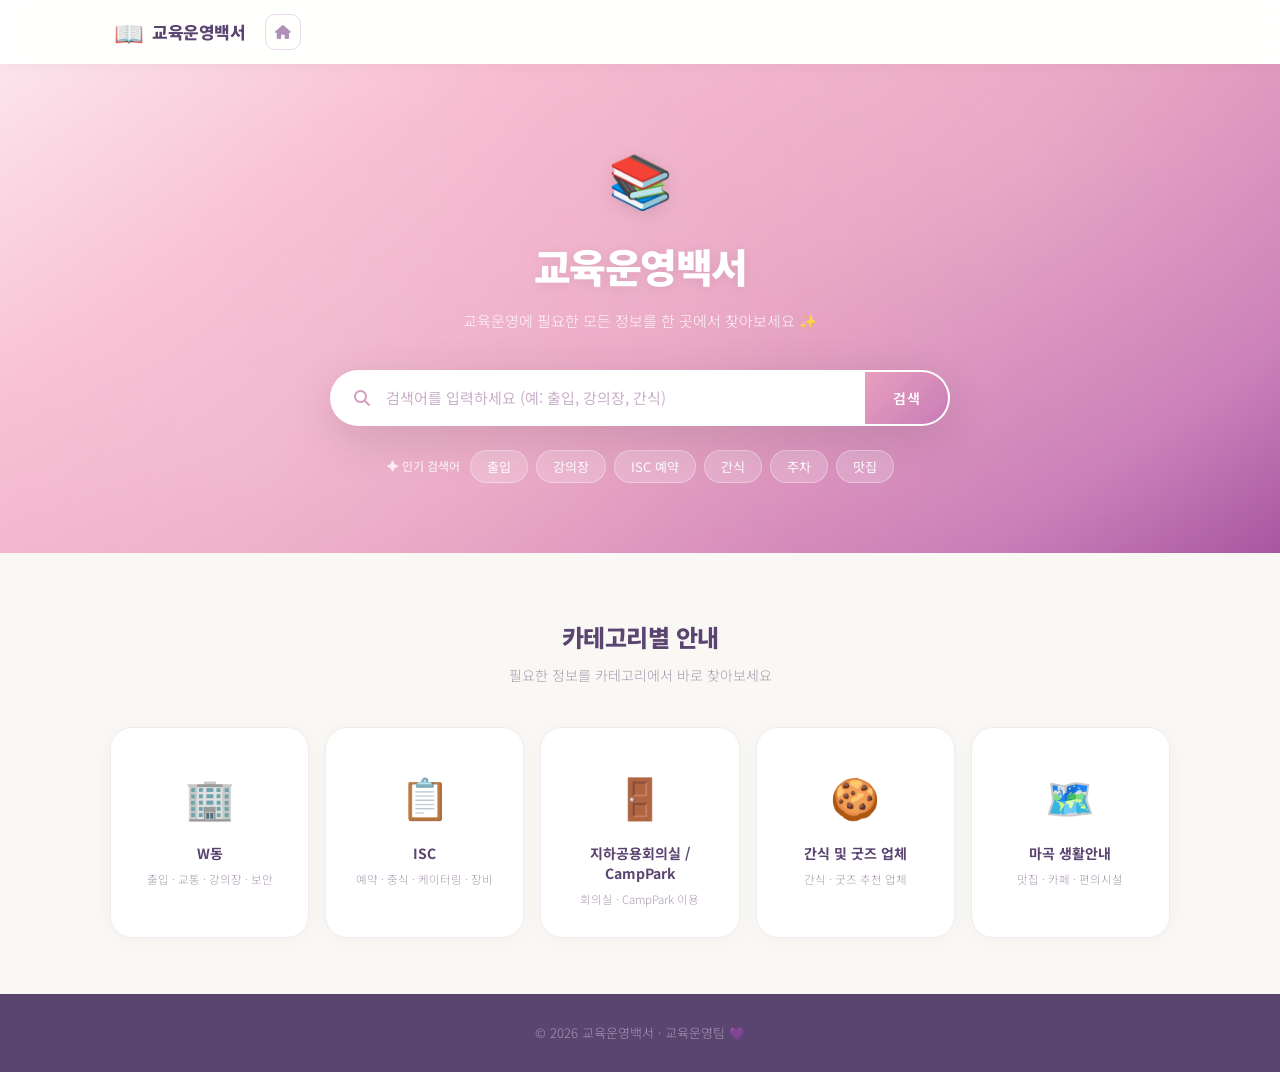
==== index.html @ 0f7d4de8 "변경" ====
<!DOCTYPE html>
<html lang="ko">
<head>
    <meta charset="UTF-8">
    <meta name="viewport" content="width=device-width, initial-scale=1.0">
    <title>교육운영백서 ✨</title>
    <link rel="stylesheet" href="style.css">
    <link href="https://fonts.googleapis.com/css2?family=Noto+Sans+KR:wght@300;400;500;700;900&display=swap" rel="stylesheet">
    <link href="https://cdnjs.cloudflare.com/ajax/libs/font-awesome/6.4.0/css/all.min.css" rel="stylesheet">
</head>
<body>
    <!-- 상단 헤더 -->
    <header class="header" id="header">
        <div class="header-inner">
            <div class="logo" onclick="goHome()">
                <span class="logo-emoji">📖</span>
                <span class="logo-text">교육운영백서</span>
            </div>
            <div class="header-search" id="headerSearch">
                <div class="header-search-box">
                    <input type="text" id="headerSearchInput" placeholder="궁금한 내용을 검색하세요" autocomplete="off">
                    <button onclick="performSearch(document.getElementById('headerSearchInput').value)">
                        <i class="fas fa-search"></i>
                    </button>
                </div>
            </div>
            <button class="home-btn-header" onclick="goHome()" title="홈으로">
                <i class="fas fa-home"></i>
            </button>
        </div>
    </header>

    <!-- 메인 히어로 섹션 -->
    <section class="hero" id="heroSection">
        <div class="hero-bg-deco"></div>
        <div class="hero-content">
            <span class="hero-emoji">📚</span>
            <h1 class="hero-title">교육운영백서</h1>
            <p class="hero-subtitle">교육운영에 필요한 모든 정보를 한 곳에서 찾아보세요 ✨</p>
            <div class="search-container">
                <div class="search-box">
                    <i class="fas fa-search search-icon"></i>
                    <input type="text" id="mainSearchInput" placeholder="검색어를 입력하세요 (예: 출입, 강의장, 간식)" autocomplete="off">
                    <button onclick="performSearch(document.getElementById('mainSearchInput').value)">
                        검색
                    </button>
                </div>
                <div class="search-suggestions" id="searchSuggestions"></div>
            </div>
            <div class="popular-keywords">
                <span class="keyword-label">✦ 인기 검색어</span>
                <button onclick="performSearch('출입')">출입</button>
                <button onclick="performSearch('강의장')">강의장</button>
                <button onclick="performSearch('ISC 예약')">ISC 예약</button>
                <button onclick="performSearch('간식')">간식</button>
                <button onclick="performSearch('주차')">주차</button>
                <button onclick="performSearch('맛집')">맛집</button>
            </div>
        </div>
    </section>

    <!-- 카테고리 네비게이션 -->
    <section class="categories" id="categorySection">
        <div class="container">
            <h2 class="section-title">카테고리별 안내</h2>
            <p class="section-subtitle">필요한 정보를 카테고리에서 바로 찾아보세요</p>
            <div class="category-grid">
                <div class="category-card" onclick="showCategory('w-building')">
                    <span class="category-emoji">🏢</span>
                    <h3>W동</h3>
                    <p>출입 · 교통 · 강의장 · 보안</p>
                </div>
                <div class="category-card" onclick="showCategory('isc')">
                    <span class="category-emoji">📋</span>
                    <h3>ISC</h3>
                    <p>예약 · 중식 · 케이터링 · 장비</p>
                </div>
                <div class="category-card" onclick="showCategory('meeting-room')">
                    <span class="category-emoji">🚪</span>
                    <h3>지하공용회의실 / CampPark</h3>
                    <p>회의실 · CampPark 이용</p>
                </div>
                <div class="category-card" onclick="showCategory('snack-goods')">
                    <span class="category-emoji">🍪</span>
                    <h3>간식 및 굿즈 업체</h3>
                    <p>간식 · 굿즈 추천 업체</p>
                </div>
                <div class="category-card" onclick="showCategory('magok-life')">
                    <span class="category-emoji">🗺️</span>
                    <h3>마곡 생활안내</h3>
                    <p>맛집 · 카페 · 편의시설</p>
                </div>
            </div>
        </div>
    </section>

    <!-- 검색 결과 영역 -->
    <section class="search-results" id="searchResults" style="display:none;">
        <div class="container">
            <div class="results-header">
                <h2>🔍 <span id="searchQuery"></span> 검색 결과 <span id="resultCount" class="result-count"></span></h2>
                <button class="back-btn" onclick="goHome()"><i class="fas fa-arrow-left"></i> 홈으로</button>
            </div>
            <div id="resultsList" class="results-list"></div>
        </div>
    </section>

    <!-- 상세 콘텐츠 영역 -->
    <section class="detail-view" id="detailView" style="display:none;">
        <div class="container">
            <div class="detail-layout">
                <aside class="detail-sidebar" id="detailSidebar"></aside>
                <main class="detail-content" id="detailContent"></main>
            </div>
        </div>
    </section>

    <!-- 푸터 -->
    <footer class="footer">
        <div class="container">
            <p>© 2026 교육운영백서 · 교육운영팀 💜</p>
        </div>
    </footer>

    <script src="app.js"></script>
</body>
</html>
---- style.css ----
/* ========== 기본 리셋 & 공통 ========== */
* {
    margin: 0;
    padding: 0;
    box-sizing: border-box;
}

body {
    font-family: 'Noto Sans KR', -apple-system, BlinkMacSystemFont, sans-serif;
    background: #faf8f5;
    color: #3d3d3d;
    line-height: 1.7;
    min-height: 100vh;
}

.container {
    max-width: 1100px;
    margin: 0 auto;
    padding: 0 20px;
}

/* ========== 헤더 ========== */
.header {
    position: fixed;
    top: 0;
    left: 0;
    right: 0;
    background: rgba(255, 255, 255, 0.88);
    backdrop-filter: blur(16px);
    -webkit-backdrop-filter: blur(16px);
    box-shadow: 0 1px 16px rgba(0, 0, 0, 0.04);
    z-index: 1000;
    height: 64px;
    display: flex;
    align-items: center;
}

.header-inner {
    max-width: 1100px;
    margin: 0 auto;
    padding: 0 24px;
    width: 100%;
    display: flex;
    align-items: center;
    gap: 20px;
}

.logo {
    display: flex;
    align-items: center;
    gap: 8px;
    cursor: pointer;
    white-space: nowrap;
    flex-shrink: 0;
}

.logo-emoji {
    font-size: 24px;
}

.logo-text {
    font-weight: 800;
    font-size: 17px;
    color: #5a4470;
    letter-spacing: -0.5px;
}

.home-btn-header {
    background: none;
    border: 1px solid #e8d8e8;
    width: 36px;
    height: 36px;
    border-radius: 10px;
    cursor: pointer;
    color: #b090b8;
    font-size: 14px;
    display: flex;
    align-items: center;
    justify-content: center;
    transition: all .2s;
    flex-shrink: 0;
}

.home-btn-header:hover {
    background: #fdf0f5;
    border-color: #e8a0bf;
    color: #d4789c;
}

.header-search {
    flex: 1;
    max-width: 480px;
    display: none;
}

.header-search.visible {
    display: block;
}

.header-search-box {
    display: flex;
    border: 2px solid #eac8dd;
    border-radius: 50px;
    overflow: hidden;
    background: #fff;
    height: 42px;
    transition: border-color .3s, box-shadow .3s;
}

.header-search-box:focus-within {
    border-color: #d4789c;
    box-shadow: 0 0 0 4px rgba(212, 120, 156, 0.1);
}

.header-search-box input {
    flex: 1;
    border: none;
    outline: none;
    padding: 0 18px;
    font-size: 13.5px;
    font-family: inherit;
    color: #3d3d3d;
}

.header-search-box input::placeholder {
    color: #c4b0c4;
}

.header-search-box button {
    background: linear-gradient(135deg, #e8a0bf, #d4789c);
    border: none;
    color: #fff;
    width: 46px;
    cursor: pointer;
    font-size: 14px;
    transition: opacity .2s;
}

.header-search-box button:hover {
    opacity: 0.85;
}

/* ========== 히어로 섹션 ========== */
.hero {
    margin-top: 64px;
    background: linear-gradient(145deg, #fce4ec 0%, #f8bbd0 25%, #e8a0bf 55%, #c97bb6 85%, #a855a0 100%);
    min-height: 420px;
    display: flex;
    align-items: center;
    justify-content: center;
    text-align: center;
    padding: 70px 20px;
    position: relative;
    overflow: hidden;
}

.hero-bg-deco {
    position: absolute;
    inset: 0;
    background:
        radial-gradient(circle at 20% 80%, rgba(255,255,255,0.15) 0%, transparent 50%),
        radial-gradient(circle at 80% 20%, rgba(255,255,255,0.12) 0%, transparent 45%),
        radial-gradient(circle at 50% 50%, rgba(255,255,255,0.06) 0%, transparent 60%);
    animation: heroDeco 12s ease-in-out infinite;
}

@keyframes heroDeco {
    0%, 100% { transform: scale(1) translate(0, 0); }
    33% { transform: scale(1.02) translate(10px, -8px); }
    66% { transform: scale(0.98) translate(-8px, 6px); }
}

.hero-content {
    position: relative;
    z-index: 1;
    width: 100%;
    max-width: 620px;
}

.hero-emoji {
    font-size: 52px;
    margin-bottom: 10px;
    display: block;
    filter: drop-shadow(0 4px 8px rgba(0,0,0,0.1));
}

.hero-title {
    font-size: 40px;
    font-weight: 900;
    color: #fff;
    margin-bottom: 8px;
    letter-spacing: -1.5px;
    text-shadow: 0 2px 12px rgba(0,0,0,0.08);
}

.hero-subtitle {
    font-size: 15px;
    color: rgba(255,255,255,0.9);
    margin-bottom: 36px;
    font-weight: 300;
}

/* ========== 검색 박스 (메인) ========== */
.search-container {
    position: relative;
}

.search-box {
    display: flex;
    align-items: center;
    border-radius: 50px;
    overflow: hidden;
    box-shadow: 0 12px 48px rgba(0,0,0,0.12);
    height: 56px;
    background: #fff;
    border: 2px solid rgba(255,255,255,0.5);
}

.search-box .search-icon {
    margin-left: 22px;
    color: #d4a0c0;
    font-size: 16px;
    flex-shrink: 0;
}

.search-box input {
    flex: 1;
    border: none;
    outline: none;
    padding: 0 16px;
    font-size: 15px;
    font-family: inherit;
    color: #3d3d3d;
}

.search-box input::placeholder {
    color: #c8b0c8;
}

.search-box button {
    background: linear-gradient(135deg, #e8a0bf, #c97bb6);
    border: none;
    color: #fff;
    padding: 0 28px;
    height: 100%;
    cursor: pointer;
    font-size: 14px;
    font-weight: 600;
    font-family: inherit;
    transition: opacity .2s;
    letter-spacing: 0.5px;
}

.search-box button:hover {
    opacity: 0.88;
}

/* 자동완성 */
.search-suggestions {
    position: absolute;
    top: 62px;
    left: 0;
    right: 0;
    background: #fff;
    border-radius: 18px;
    box-shadow: 0 8px 36px rgba(0,0,0,0.1);
    z-index: 100;
    display: none;
    overflow: hidden;
}

.search-suggestions.active {
    display: block;
}

.suggestion-item {
    padding: 13px 24px;
    cursor: pointer;
    font-size: 14px;
    display: flex;
    align-items: center;
    gap: 10px;
    transition: background .15s;
    color: #5a5a5a;
}

.suggestion-item:hover {
    background: #fdf2f7;
}

.suggestion-item i {
    color: #d4789c;
    font-size: 11px;
}

/* 인기 검색어 */
.popular-keywords {
    margin-top: 24px;
    display: flex;
    align-items: center;
    justify-content: center;
    gap: 8px;
    flex-wrap: wrap;
}

.keyword-label {
    font-size: 12px;
    color: rgba(255,255,255,0.78);
    margin-right: 2px;
    font-weight: 500;
}

.popular-keywords button {
    background: rgba(255,255,255,0.2);
    border: 1px solid rgba(255,255,255,0.35);
    color: #fff;
    padding: 6px 16px;
    border-radius: 20px;
    font-size: 13px;
    cursor: pointer;
    font-family: inherit;
    transition: all .25s;
    font-weight: 400;
}

.popular-keywords button:hover {
    background: rgba(255,255,255,0.36);
    transform: translateY(-2px);
    box-shadow: 0 4px 12px rgba(0,0,0,0.08);
}

/* ========== 카테고리 섹션 ========== */
.categories {
    padding: 64px 0 56px;
}

.section-title {
    text-align: center;
    font-size: 24px;
    font-weight: 800;
    margin-bottom: 6px;
    color: #5a4470;
    letter-spacing: -0.5px;
}

.section-subtitle {
    text-align: center;
    font-size: 14px;
    color: #a898ae;
    margin-bottom: 40px;
    font-weight: 300;
}

.category-grid {
    display: grid;
    grid-template-columns: repeat(5, 1fr);
    gap: 16px;
}

.category-card {
    background: #fff;
    border-radius: 22px;
    padding: 34px 16px 28px;
    text-align: center;
    cursor: pointer;
    transition: all .3s cubic-bezier(.25,.46,.45,.94);
    box-shadow: 0 2px 20px rgba(0,0,0,0.03);
    border: 1px solid #f2eaf0;
    position: relative;
    overflow: hidden;
}

.category-card::after {
    content: '';
    position: absolute;
    bottom: 0;
    left: 0;
    right: 0;
    height: 3px;
    background: transparent;
    transition: background .3s;
}

.category-card:hover {
    transform: translateY(-8px);
    box-shadow: 0 18px 48px rgba(180,100,160,0.1);
    border-color: #f0d0e0;
}

.category-card:nth-child(1):hover::after { background: linear-gradient(90deg, #8b7cf7, #a78bfa); }
.category-card:nth-child(2):hover::after { background: linear-gradient(90deg, #f472b6, #f9a8d4); }
.category-card:nth-child(3):hover::after { background: linear-gradient(90deg, #60a5fa, #93c5fd); }
.category-card:nth-child(4):hover::after { background: linear-gradient(90deg, #34d399, #6ee7b7); }
.category-card:nth-child(5):hover::after { background: linear-gradient(90deg, #fbbf24, #fcd34d); }

.category-emoji {
    font-size: 40px;
    margin-bottom: 14px;
    display: block;
}

.category-card h3 {
    font-size: 14px;
    font-weight: 700;
    margin-bottom: 6px;
    color: #5a4470;
    line-height: 1.4;
}

.category-card p {
    font-size: 11.5px;
    color: #a898ae;
    font-weight: 300;
}

/* ========== 검색 결과 ========== */
.search-results {
    margin-top: 84px;
    padding: 40px 0 60px;
    min-height: calc(100vh - 200px);
}

.results-header {
    display: flex;
    align-items: center;
    justify-content: space-between;
    margin-bottom: 28px;
    flex-wrap: wrap;
    gap: 12px;
}

.results-header h2 {
    font-size: 20px;
    font-weight: 700;
    color: #5a4470;
}

.results-header h2 span#searchQuery {
    color: #d4789c;
}

.result-count {
    font-size: 14px;
    font-weight: 400;
    color: #a898ae;
}

.back-btn {
    background: none;
    border: 1px solid #e8d8e8;
    padding: 9px 22px;
    border-radius: 22px;
    cursor: pointer;
    font-size: 13px;
    font-family: inherit;
    color: #8a7a8e;
    transition: all .2s;
}

.back-btn:hover {
    background: #fdf2f7;
    border-color: #e8a0bf;
    color: #d4789c;
}

.results-list {
    display: flex;
    flex-direction: column;
    gap: 14px;
}

.result-card {
    background: #fff;
    border-radius: 18px;
    padding: 24px 28px;
    cursor: pointer;
    transition: all .25s;
    box-shadow: 0 2px 12px rgba(0,0,0,0.02);
    border: 1px solid #f2eaf0;
}

.result-card:hover {
    box-shadow: 0 8px 32px rgba(200,120,170,0.1);
    border-color: #eac0d5;
    transform: translateY(-2px);
}

.result-card .result-category {
    font-size: 11.5px;
    color: #d4789c;
    font-weight: 600;
    margin-bottom: 6px;
    display: flex;
    align-items: center;
    gap: 5px;
    text-transform: uppercase;
    letter-spacing: 0.5px;
}

.result-card .result-title {
    font-size: 16px;
    font-weight: 700;
    color: #5a4470;
    margin-bottom: 8px;
}

.result-card .result-snippet {
    font-size: 13.5px;
    color: #8a7a8e;
    line-height: 1.7;
    display: -webkit-box;
    -webkit-line-clamp: 2;
    -webkit-box-orient: vertical;
    overflow: hidden;
}

.result-card .result-snippet mark {
    background: #fce4ec;
    color: #c97bb6;
    padding: 1px 4px;
    border-radius: 4px;
    font-weight: 600;
}

.no-results {
    text-align: center;
    padding: 80px 20px;
    color: #a898ae;
}

.no-results .no-results-emoji {
    font-size: 56px;
    margin-bottom: 16px;
    display: block;
}

.no-results p {
    font-size: 15px;
}

/* ========== 상세 뷰 ========== */
.detail-view {
    margin-top: 84px;
    padding: 40px 0 60px;
    min-height: calc(100vh - 200px);
}

.detail-layout {
    display: flex;
    gap: 24px;
    align-items: flex-start;
}

/* 사이드바 */
.detail-sidebar {
    width: 240px;
    flex-shrink: 0;
    background: #fff;
    border-radius: 20px;
    box-shadow: 0 2px 20px rgba(0,0,0,0.03);
    overflow: hidden;
    position: sticky;
    top: 84px;
    border: 1px solid #f2eaf0;
}

.sidebar-header {
    background: linear-gradient(135deg, #e8a0bf, #c97bb6);
    color: #fff;
    padding: 20px;
    font-weight: 700;
    font-size: 14px;
    display: flex;
    align-items: center;
    gap: 10px;
    letter-spacing: -0.3px;
}

.sidebar-header i {
    font-size: 16px;
}

.sidebar-menu {
    list-style: none;
}

.sidebar-menu li {
    border-bottom: 1px solid #faf5f8;
}

.sidebar-menu li:last-child {
    border-bottom: none;
}

.sidebar-menu li a {
    display: block;
    padding: 15px 20px;
    font-size: 13px;
    color: #8a7a8e;
    text-decoration: none;
    transition: all .2s;
    cursor: pointer;
    font-weight: 400;
}

.sidebar-menu li a:hover,
.sidebar-menu li a.active {
    background: #fdf2f7;
    color: #c97bb6;
    font-weight: 600;
    padding-left: 28px;
    border-right: 3px solid #e8a0bf;
}

/* 상세 콘텐츠 */
.detail-content {
    flex: 1;
    background: #fff;
    border-radius: 20px;
    padding: 40px 44px;
    box-shadow: 0 2px 20px rgba(0,0,0,0.03);
    border: 1px solid #f2eaf0;
    min-height: 500px;
}

.detail-content .content-breadcrumb {
    font-size: 12.5px;
    color: #a898ae;
    margin-bottom: 22px;
    display: flex;
    align-items: center;
    gap: 6px;
}

.detail-content .content-breadcrumb span.bc-link {
    color: #d4789c;
    cursor: pointer;
    font-weight: 500;
}

.detail-content .content-breadcrumb span.bc-link:hover {
    text-decoration: underline;
}

.detail-content h1 {
    font-size: 24px;
    font-weight: 800;
    color: #5a4470;
    margin-bottom: 28px;
    padding-bottom: 18px;
    border-bottom: 2px solid #f0d8e8;
    letter-spacing: -0.5px;
}

.detail-content h2 {
    font-size: 17px;
    font-weight: 700;
    color: #5a4470;
    margin: 36px 0 14px;
    padding: 8px 0 8px 16px;
    border-left: 3px solid #e8a0bf;
    background: linear-gradient(90deg, #fdf2f7, transparent);
    border-radius: 0 8px 8px 0;
}

.detail-content h3 {
    font-size: 15px;
    font-weight: 600;
    color: #6a5a70;
    margin: 24px 0 10px;
}

.detail-content p {
    font-size: 14px;
    color: #5a5a5a;
    margin-bottom: 12px;
    line-height: 1.9;
}

.detail-content ul, .detail-content ol {
    margin: 10px 0 18px 22px;
    font-size: 14px;
    color: #5a5a5a;
    line-height: 1.9;
}

.detail-content li {
    margin-bottom: 6px;
}

.detail-content .info-box {
    background: linear-gradient(135deg, #fdf2f8, #fce4ec);
    border: 1px solid #f8bbd0;
    border-radius: 16px;
    padding: 20px 24px;
    margin: 20px 0;
    font-size: 13.5px;
    color: #ad457a;
    display: flex;
    align-items: flex-start;
    gap: 14px;
    line-height: 1.7;
}

.detail-content .info-box i {
    margin-top: 3px;
    font-size: 16px;
    color: #e8a0bf;
    flex-shrink: 0;
}

.detail-content .warning-box {
    background: linear-gradient(135deg, #fffbeb, #fef3c7);
    border: 1px solid #fde68a;
    border-radius: 16px;
    padding: 20px 24px;
    margin: 20px 0;
    font-size: 13.5px;
    color: #b45309;
    display: flex;
    align-items: flex-start;
    gap: 14px;
    line-height: 1.7;
}

.detail-content .warning-box i {
    margin-top: 3px;
    font-size: 16px;
    color: #f59e0b;
    flex-shrink: 0;
}

.detail-content table {
    width: 100%;
    border-collapse: separate;
    border-spacing: 0;
    margin: 18px 0;
    font-size: 13px;
    border-radius: 14px;
    overflow: hidden;
    box-shadow: 0 1px 12px rgba(0,0,0,0.03);
    border: 1px solid #f2eaf0;
}

.detail-content table th {
    background: linear-gradient(135deg, #fdf5f9, #fce8f0);
    padding: 14px 16px;
    text-align: left;
    font-weight: 600;
    color: #6a4a70;
    font-size: 12.5px;
    text-transform: uppercase;
    letter-spacing: 0.3px;
}

.detail-content table td {
    padding: 13px 16px;
    border-bottom: 1px solid #faf5f8;
    color: #5a5a5a;
}

.detail-content table tr:hover td {
    background: #fefafb;
}

.detail-content table tr:last-child td {
    border-bottom: none;
}

/* ========== 푸터 ========== */
.footer {
    background: #5a4470;
    color: rgba(255,255,255,.45);
    text-align: center;
    padding: 28px 20px;
    font-size: 13px;
    font-weight: 300;
}

/* ========== 반응형 ========== */
@media (max-width: 900px) {
    .category-grid {
        grid-template-columns: repeat(3, 1fr);
    }
}

@media (max-width: 768px) {
    .hero-title {
        font-size: 28px;
    }

    .hero {
        min-height: 350px;
        padding: 48px 20px;
    }

    .hero-emoji {
        font-size: 40px;
    }

    .category-grid {
        grid-template-columns: repeat(2, 1fr);
        gap: 12px;
    }

    .category-card {
        padding: 26px 14px 22px;
    }

    .category-emoji {
        font-size: 32px;
    }

    .detail-layout {
        flex-direction: column;
    }

    .detail-sidebar {
        width: 100%;
        position: static;
    }

    .detail-content {
        padding: 24px 20px;
    }

    .header-search {
        max-width: none;
    }

    .results-header h2 {
        font-size: 17px;
    }
}

@media (max-width: 480px) {
    .category-grid {
        grid-template-columns: 1fr;
    }

    .hero-title {
        font-size: 24px;
    }

    .hero-subtitle {
        font-size: 13px;
    }

    .search-box {
        height: 48px;
    }

    .section-title {
        font-size: 20px;
    }
}

/* ========== 스크롤바 ========== */
::-webkit-scrollbar {
    width: 5px;
}

::-webkit-scrollbar-track {
    background: transparent;
}

::-webkit-scrollbar-thumb {
    background: #e0d0dd;
    border-radius: 3px;
}

::-webkit-scrollbar-thumb:hover {
    background: #c8b0c5;
}

/* ========== 애니메이션 ========== */
@keyframes fadeInUp {
    from { opacity: 0; transform: translateY(18px); }
    to { opacity: 1; transform: translateY(0); }
}

.fade-in {
    animation: fadeInUp .4s ease-out;
}

/* ========== 텍스트 선택 색상 ========== */
::selection {
    background: #f8bbd0;
    color: #5a4470;
}
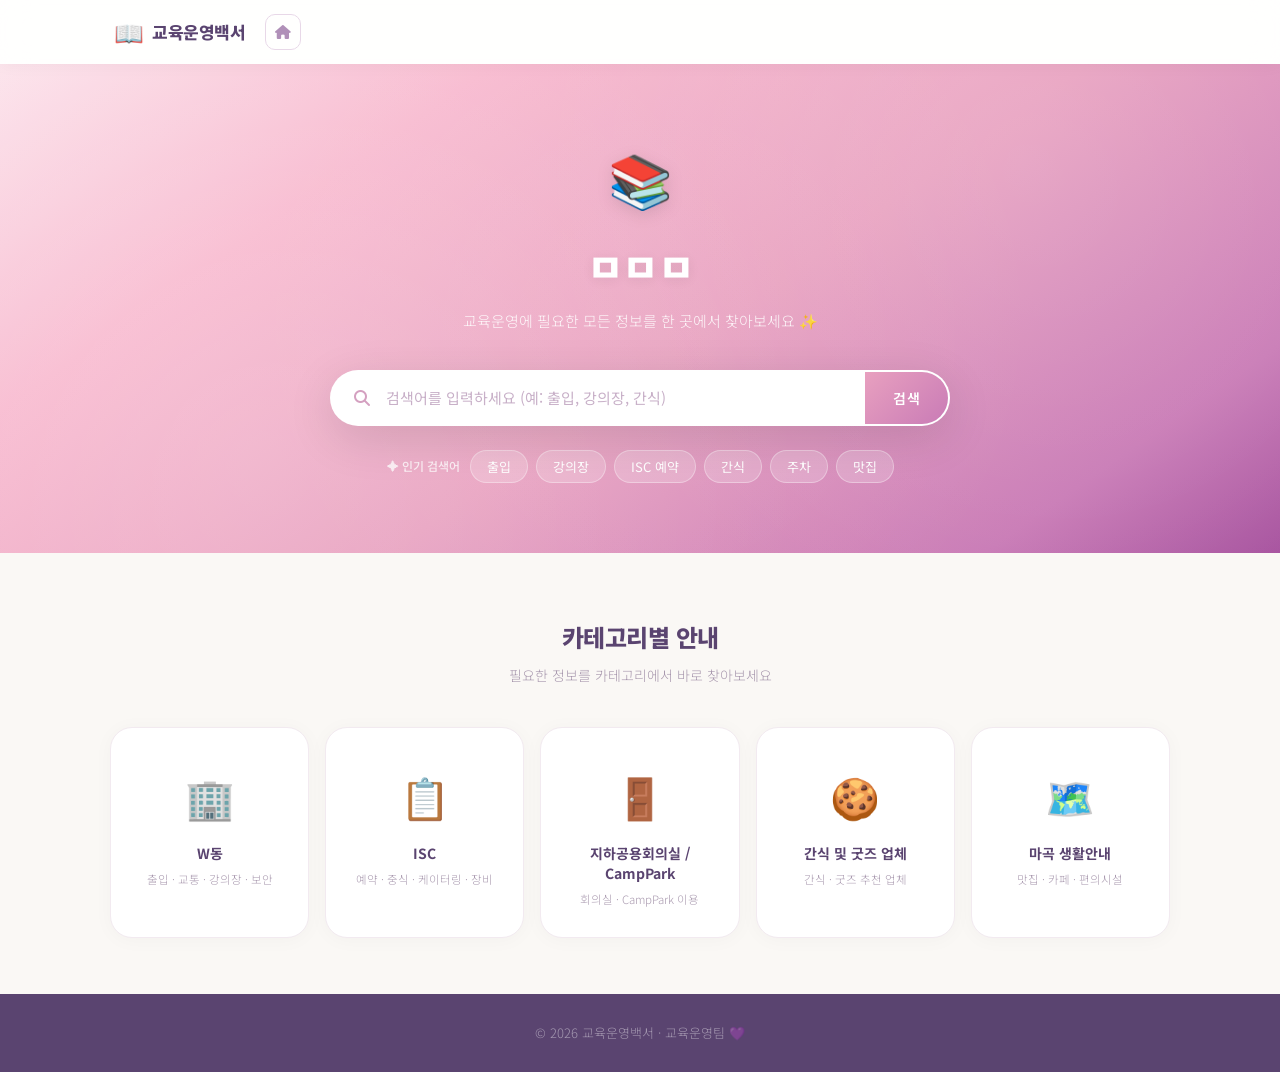
==== commit 48672142: "테스트" ====
--- a/index.html
+++ b/index.html
@@ -35,7 +35,7 @@
         <div class="hero-bg-deco"></div>
         <div class="hero-content">
             <span class="hero-emoji">📚</span>
-            <h1 class="hero-title">교육운영백서</h1>
+            <h1 class="hero-title">ㅁㅁㅁ</h1>
             <p class="hero-subtitle">교육운영에 필요한 모든 정보를 한 곳에서 찾아보세요 ✨</p>
             <div class="search-container">
                 <div class="search-box">
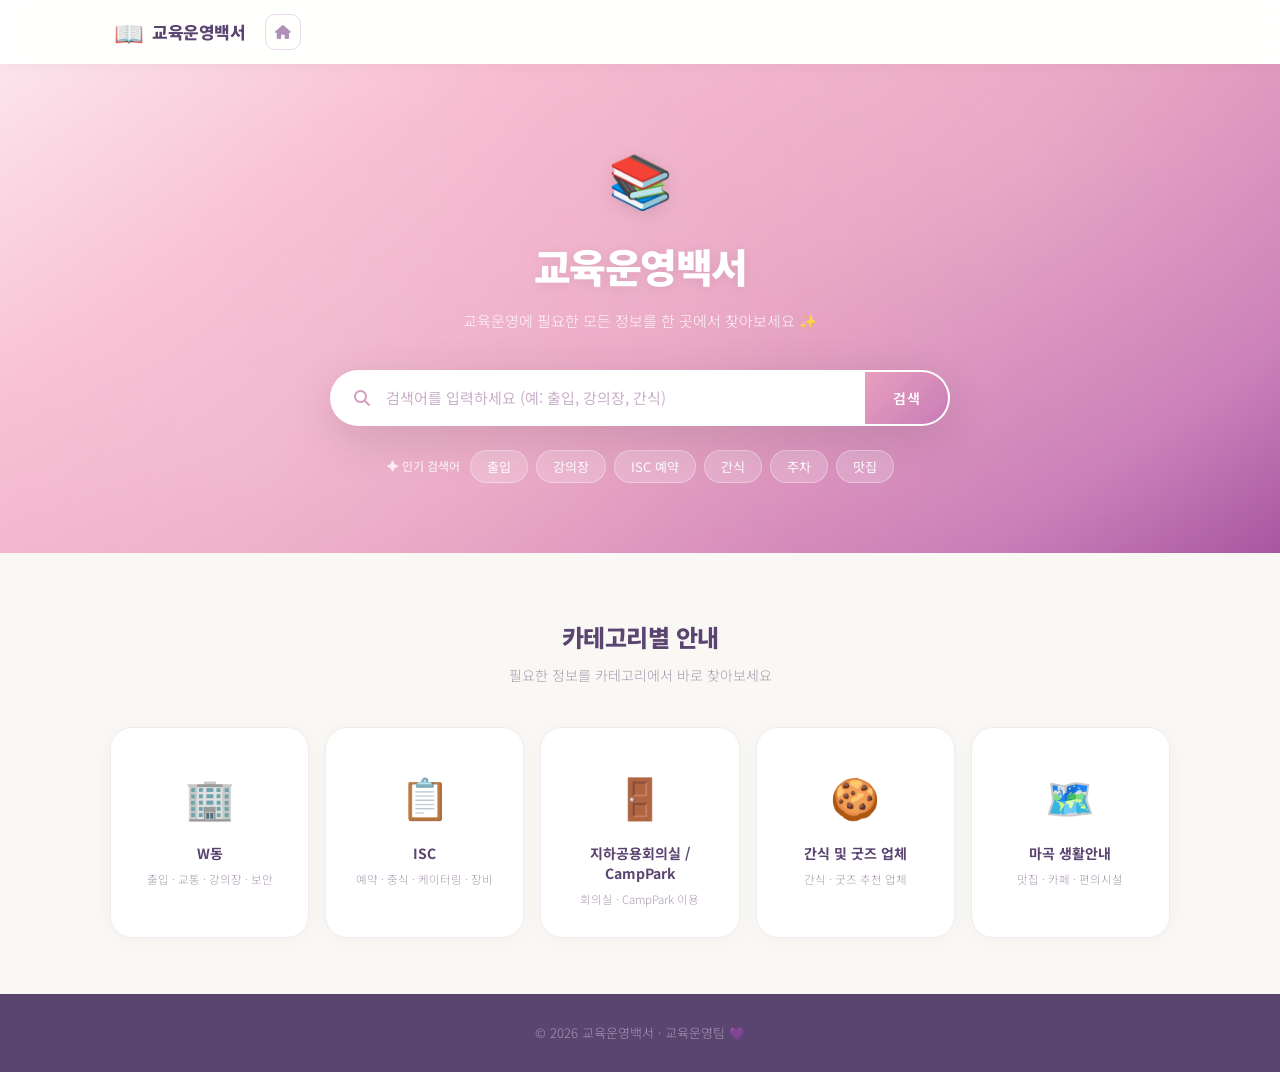
==== commit 82df729a: "1차 테스트" ====
--- a/index.html
+++ b/index.html
@@ -35,7 +35,7 @@
         <div class="hero-bg-deco"></div>
         <div class="hero-content">
             <span class="hero-emoji">📚</span>
-            <h1 class="hero-title">ㅁㅁㅁ</h1>
+            <h1 class="hero-title">교육운영백서</h1>
             <p class="hero-subtitle">교육운영에 필요한 모든 정보를 한 곳에서 찾아보세요 ✨</p>
             <div class="search-container">
                 <div class="search-box">
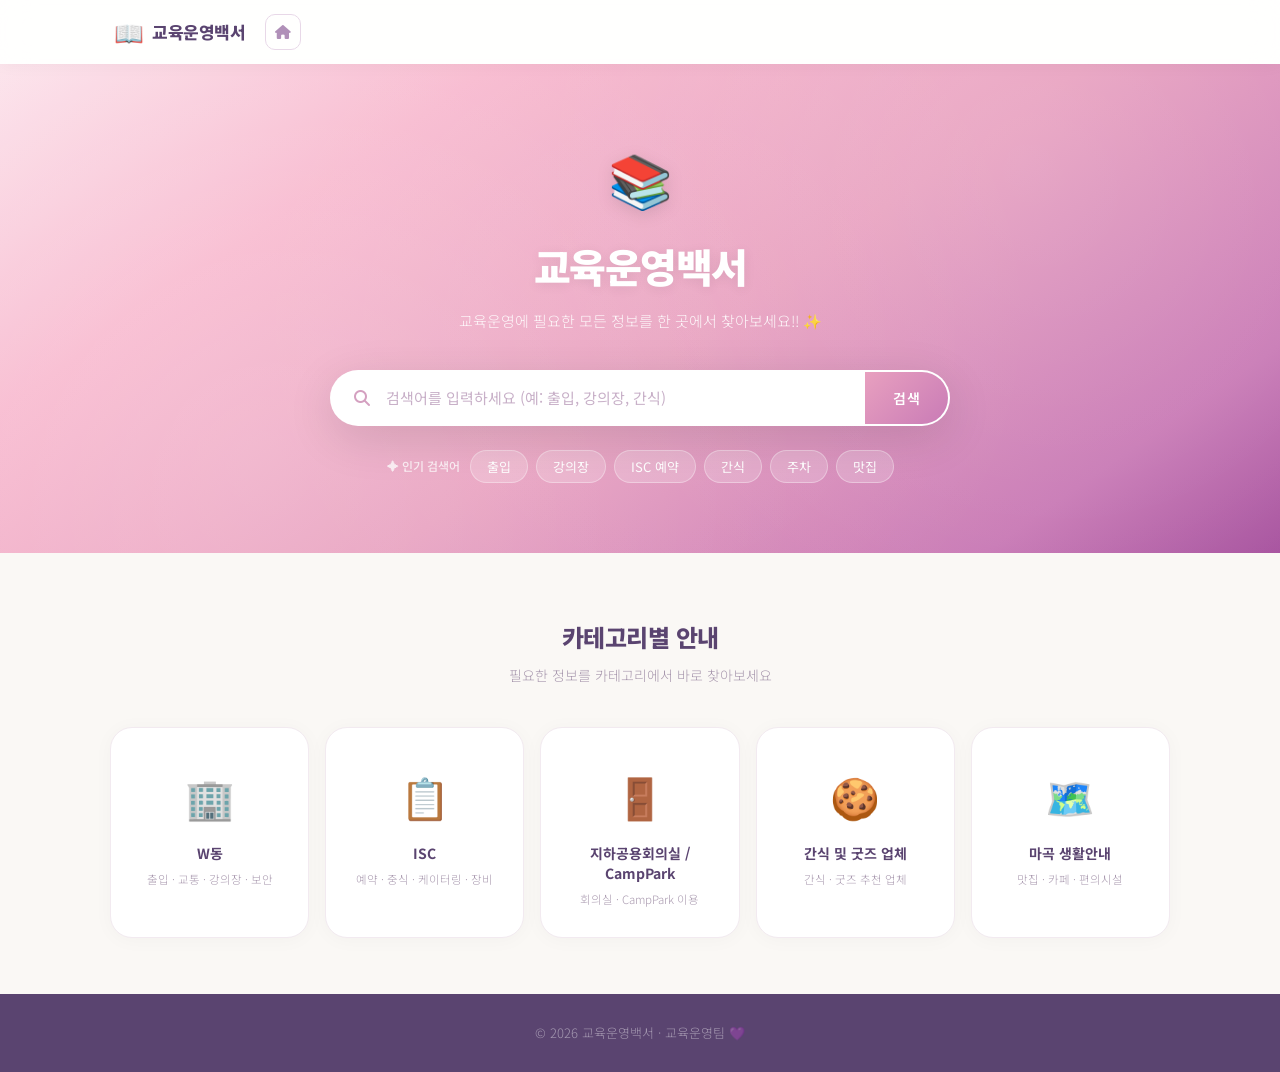
==== commit 6ed30945: "반영" ====
--- a/index.html
+++ b/index.html
@@ -36,7 +36,7 @@
         <div class="hero-content">
             <span class="hero-emoji">📚</span>
             <h1 class="hero-title">교육운영백서</h1>
-            <p class="hero-subtitle">교육운영에 필요한 모든 정보를 한 곳에서 찾아보세요 ✨</p>
+            <p class="hero-subtitle">교육운영에 필요한 모든 정보를 한 곳에서 찾아보세요!! ✨</p>
             <div class="search-container">
                 <div class="search-box">
                     <i class="fas fa-search search-icon"></i>
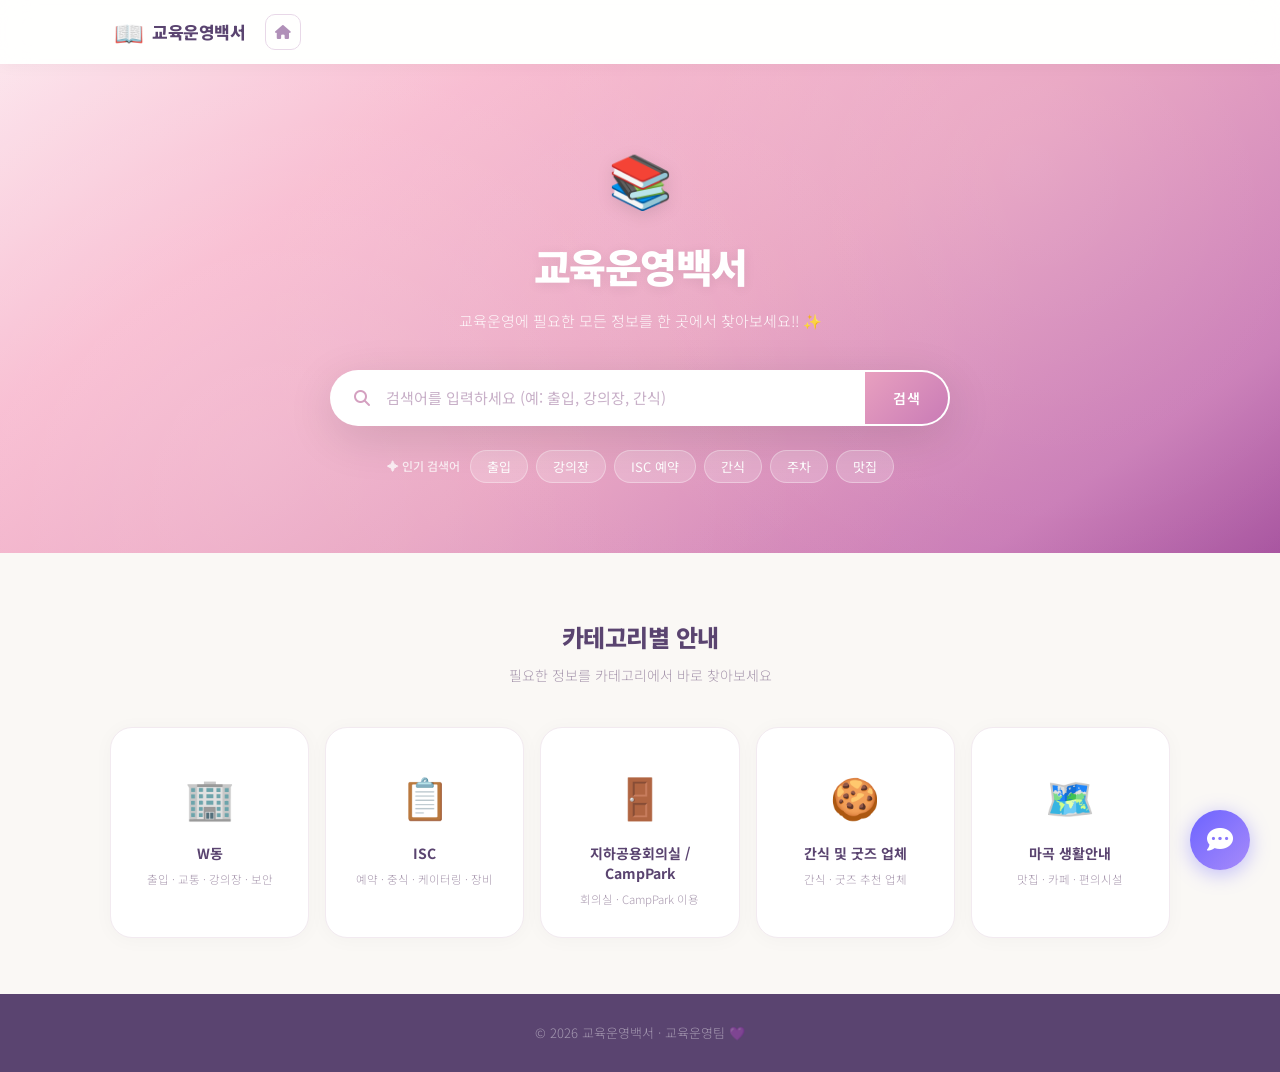
==== commit 6a036f0b: "챗봇 기능 추가" ====
--- a/index.html
+++ b/index.html
@@ -115,6 +115,24 @@
         </div>
     </section>
 
+    <!-- 챗봇 -->
+    <div class="chatbot-btn" id="chatbotBtn" onclick="toggleChatbot()">
+        <i class="fas fa-comment-dots"></i>
+    </div>
+    <div class="chatbot-window" id="chatbotWindow">
+        <div class="chatbot-header">
+            <span>🤖 백서 도우미</span>
+            <button onclick="toggleChatbot()"><i class="fas fa-times"></i></button>
+        </div>
+        <div class="chatbot-messages" id="chatbotMessages">
+            <div class="chat-msg bot">안녕하세요! 교육운영백서 도우미예요 😊<br>궁금한 내용을 물어보세요!<br><br>예시: <em>간식업체 알려줘, 주차 어떻게 해?, 네트워크 연결</em></div>
+        </div>
+        <div class="chatbot-input">
+            <input type="text" id="chatbotInput" placeholder="궁금한 내용을 입력하세요..." autocomplete="off" onkeypress="if(event.key==='Enter')sendChat()">
+            <button onclick="sendChat()"><i class="fas fa-paper-plane"></i></button>
+        </div>
+    </div>
+
     <!-- 푸터 -->
     <footer class="footer">
         <div class="container">
--- a/style.css
+++ b/style.css
@@ -888,3 +888,153 @@
     background: #f8bbd0;
     color: #5a4470;
 }
+
+/* ========== 챗봇 ========== */
+.chatbot-btn {
+    position: fixed;
+    bottom: 30px;
+    right: 30px;
+    width: 60px;
+    height: 60px;
+    border-radius: 50%;
+    background: linear-gradient(135deg, #6C63FF, #a78bfa);
+    color: #fff;
+    border: none;
+    cursor: pointer;
+    display: flex;
+    align-items: center;
+    justify-content: center;
+    font-size: 26px;
+    box-shadow: 0 4px 20px rgba(108, 99, 255, 0.4);
+    z-index: 9999;
+    transition: transform 0.3s, box-shadow 0.3s;
+}
+.chatbot-btn:hover {
+    transform: scale(1.1);
+    box-shadow: 0 6px 28px rgba(108, 99, 255, 0.5);
+}
+
+.chatbot-window {
+    position: fixed;
+    bottom: 100px;
+    right: 30px;
+    width: 380px;
+    max-height: 520px;
+    background: #fff;
+    border-radius: 20px;
+    box-shadow: 0 8px 40px rgba(0,0,0,0.18);
+    z-index: 9999;
+    display: none;
+    flex-direction: column;
+    overflow: hidden;
+    animation: fadeInUp 0.3s ease-out;
+}
+.chatbot-window.open {
+    display: flex;
+}
+
+.chatbot-header {
+    background: linear-gradient(135deg, #6C63FF, #a78bfa);
+    color: #fff;
+    padding: 16px 20px;
+    display: flex;
+    justify-content: space-between;
+    align-items: center;
+    font-weight: 700;
+    font-size: 16px;
+}
+.chatbot-header button {
+    background: none;
+    border: none;
+    color: #fff;
+    font-size: 18px;
+    cursor: pointer;
+}
+
+.chatbot-messages {
+    flex: 1;
+    overflow-y: auto;
+    padding: 16px;
+    max-height: 360px;
+    display: flex;
+    flex-direction: column;
+    gap: 12px;
+}
+
+.chat-msg {
+    padding: 12px 16px;
+    border-radius: 16px;
+    font-size: 14px;
+    line-height: 1.6;
+    max-width: 90%;
+    word-break: break-word;
+}
+.chat-msg.bot {
+    background: #f3f0ff;
+    color: #3d3d3d;
+    align-self: flex-start;
+    border-bottom-left-radius: 4px;
+}
+.chat-msg.user {
+    background: linear-gradient(135deg, #6C63FF, #a78bfa);
+    color: #fff;
+    align-self: flex-end;
+    border-bottom-right-radius: 4px;
+}
+.chat-msg em {
+    color: #6C63FF;
+    font-style: normal;
+    font-weight: 500;
+}
+.chat-msg.bot em {
+    color: #6C63FF;
+}
+
+.chatbot-input {
+    display: flex;
+    border-top: 1px solid #eee;
+    padding: 12px;
+    gap: 8px;
+}
+.chatbot-input input {
+    flex: 1;
+    border: 1px solid #e0e0e0;
+    border-radius: 12px;
+    padding: 10px 16px;
+    font-size: 14px;
+    outline: none;
+    font-family: 'Noto Sans KR', sans-serif;
+}
+.chatbot-input input:focus {
+    border-color: #6C63FF;
+}
+.chatbot-input button {
+    background: linear-gradient(135deg, #6C63FF, #a78bfa);
+    color: #fff;
+    border: none;
+    border-radius: 12px;
+    padding: 10px 16px;
+    cursor: pointer;
+    font-size: 15px;
+    transition: opacity 0.2s;
+}
+.chatbot-input button:hover {
+    opacity: 0.85;
+}
+
+@media (max-width: 480px) {
+    .chatbot-window {
+        right: 10px;
+        left: 10px;
+        width: auto;
+        bottom: 90px;
+        max-height: 70vh;
+    }
+    .chatbot-btn {
+        bottom: 20px;
+        right: 20px;
+        width: 54px;
+        height: 54px;
+        font-size: 22px;
+    }
+}
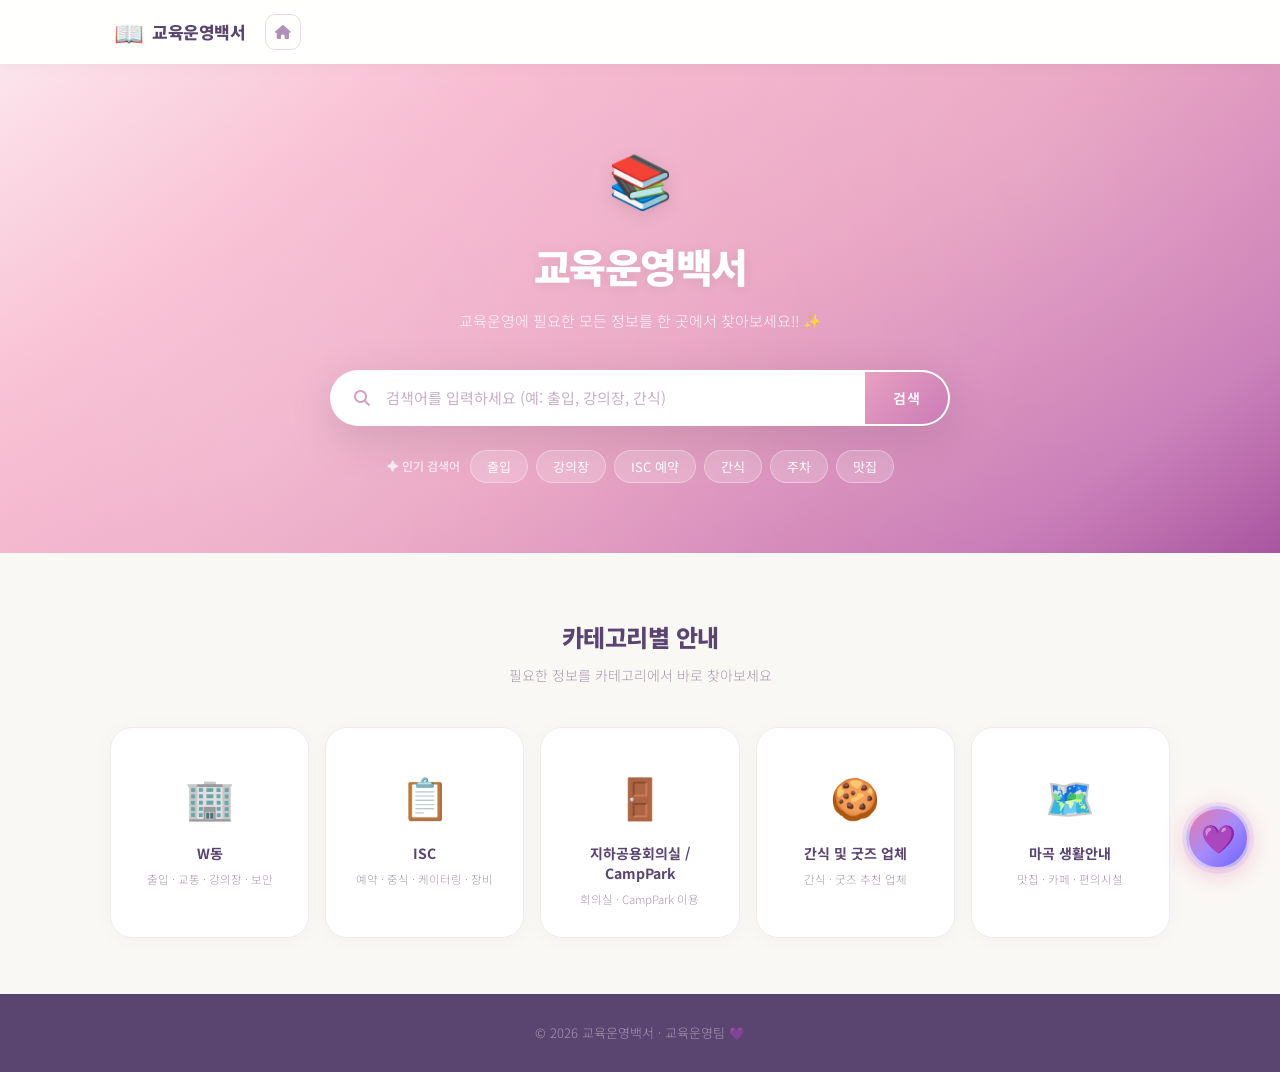
==== commit d51211b6: "챗봇 UI 귀엽게 리디자인" ====
--- a/index.html
+++ b/index.html
@@ -117,18 +117,18 @@
 
     <!-- 챗봇 -->
     <div class="chatbot-btn" id="chatbotBtn" onclick="toggleChatbot()">
-        <i class="fas fa-comment-dots"></i>
+        <span class="chatbot-btn-emoji">💜</span>
     </div>
     <div class="chatbot-window" id="chatbotWindow">
         <div class="chatbot-header">
-            <span>🤖 백서 도우미</span>
+            <span>🐰 백서 도우미</span>
             <button onclick="toggleChatbot()"><i class="fas fa-times"></i></button>
         </div>
         <div class="chatbot-messages" id="chatbotMessages">
-            <div class="chat-msg bot">안녕하세요! 교육운영백서 도우미예요 😊<br>궁금한 내용을 물어보세요!<br><br>예시: <em>간식업체 알려줘, 주차 어떻게 해?, 네트워크 연결</em></div>
+            <div class="chat-msg bot">반가워요~! 🐰✨<br>저는 <strong>백서 도우미</strong>예요!<br>궁금한 거 뭐든 물어봐 주세요 💕<br><br>💬 <em>간식업체 알려줘, 주차 어떻게 해?, 네트워크 연결</em></div>
         </div>
         <div class="chatbot-input">
-            <input type="text" id="chatbotInput" placeholder="궁금한 내용을 입력하세요..." autocomplete="off" onkeypress="if(event.key==='Enter')sendChat()">
+            <input type="text" id="chatbotInput" placeholder="무엇이든 물어보세요~ 🐰" autocomplete="off" onkeypress="if(event.key==='Enter')sendChat()">
             <button onclick="sendChat()"><i class="fas fa-paper-plane"></i></button>
         </div>
     </div>
--- a/style.css
+++ b/style.css
@@ -894,24 +894,39 @@
     position: fixed;
     bottom: 30px;
     right: 30px;
-    width: 60px;
-    height: 60px;
+    width: 64px;
+    height: 64px;
     border-radius: 50%;
-    background: linear-gradient(135deg, #6C63FF, #a78bfa);
+    background: linear-gradient(135deg, #e879a8, #a78bfa, #6C63FF);
     color: #fff;
-    border: none;
+    border: 3px solid rgba(255,255,255,0.5);
     cursor: pointer;
     display: flex;
     align-items: center;
     justify-content: center;
-    font-size: 26px;
-    box-shadow: 0 4px 20px rgba(108, 99, 255, 0.4);
+    font-size: 28px;
+    box-shadow: 0 4px 24px rgba(232, 121, 168, 0.45), 0 0 0 4px rgba(167, 139, 250, 0.15);
     z-index: 9999;
     transition: transform 0.3s, box-shadow 0.3s;
+    animation: chatBtnBounce 2s ease-in-out infinite;
+}
+.chatbot-btn-emoji {
+    display: inline-block;
+    animation: chatBtnWiggle 2s ease-in-out infinite;
 }
 .chatbot-btn:hover {
-    transform: scale(1.1);
-    box-shadow: 0 6px 28px rgba(108, 99, 255, 0.5);
+    transform: scale(1.15) rotate(-5deg);
+    box-shadow: 0 6px 30px rgba(232, 121, 168, 0.55), 0 0 0 6px rgba(167, 139, 250, 0.2);
+    animation: none;
+}
+@keyframes chatBtnBounce {
+    0%, 100% { transform: translateY(0); }
+    50% { transform: translateY(-6px); }
+}
+@keyframes chatBtnWiggle {
+    0%, 100% { transform: rotate(0deg); }
+    25% { transform: rotate(-10deg); }
+    75% { transform: rotate(10deg); }
 }
 
 .chatbot-window {
@@ -934,21 +949,35 @@
 }
 
 .chatbot-header {
-    background: linear-gradient(135deg, #6C63FF, #a78bfa);
+    background: linear-gradient(135deg, #e879a8, #a78bfa, #6C63FF);
     color: #fff;
-    padding: 16px 20px;
+    padding: 18px 20px;
     display: flex;
     justify-content: space-between;
     align-items: center;
     font-weight: 700;
-    font-size: 16px;
+    font-size: 17px;
+    letter-spacing: 0.5px;
+}
+.chatbot-header span {
+    text-shadow: 0 1px 4px rgba(0,0,0,0.15);
 }
 .chatbot-header button {
-    background: none;
+    background: rgba(255,255,255,0.2);
     border: none;
     color: #fff;
-    font-size: 18px;
-    cursor: pointer;
+    font-size: 16px;
+    cursor: pointer;
+    border-radius: 50%;
+    width: 30px;
+    height: 30px;
+    display: flex;
+    align-items: center;
+    justify-content: center;
+    transition: background 0.2s;
+}
+.chatbot-header button:hover {
+    background: rgba(255,255,255,0.35);
 }
 
 .chatbot-messages {
@@ -959,46 +988,51 @@
     display: flex;
     flex-direction: column;
     gap: 12px;
+    background: #fdf8ff;
 }
 
 .chat-msg {
     padding: 12px 16px;
-    border-radius: 16px;
-    font-size: 14px;
-    line-height: 1.6;
-    max-width: 90%;
+    border-radius: 18px;
+    font-size: 14px;
+    line-height: 1.7;
+    max-width: 88%;
     word-break: break-word;
 }
 .chat-msg.bot {
-    background: #f3f0ff;
+    background: #fff;
     color: #3d3d3d;
     align-self: flex-start;
     border-bottom-left-radius: 4px;
+    border: 1px solid #f0e6ff;
+    box-shadow: 0 2px 8px rgba(167, 139, 250, 0.08);
 }
 .chat-msg.user {
-    background: linear-gradient(135deg, #6C63FF, #a78bfa);
+    background: linear-gradient(135deg, #e879a8, #a78bfa);
     color: #fff;
     align-self: flex-end;
     border-bottom-right-radius: 4px;
+    box-shadow: 0 2px 8px rgba(232, 121, 168, 0.2);
 }
 .chat-msg em {
-    color: #6C63FF;
+    color: #d35d90;
     font-style: normal;
-    font-weight: 500;
+    font-weight: 600;
 }
 .chat-msg.bot em {
-    color: #6C63FF;
+    color: #a855f7;
 }
 
 .chatbot-input {
     display: flex;
-    border-top: 1px solid #eee;
+    border-top: 1px solid #f0e6ff;
     padding: 12px;
     gap: 8px;
+    background: #fdf8ff;
 }
 .chatbot-input input {
     flex: 1;
-    border: 1px solid #e0e0e0;
+    border: 2px solid #ede5ff;
     border-radius: 12px;
     padding: 10px 16px;
     font-size: 14px;
@@ -1006,20 +1040,26 @@
     font-family: 'Noto Sans KR', sans-serif;
 }
 .chatbot-input input:focus {
-    border-color: #6C63FF;
+    border-color: #a78bfa;
+    box-shadow: 0 0 0 3px rgba(167, 139, 250, 0.15);
 }
 .chatbot-input button {
-    background: linear-gradient(135deg, #6C63FF, #a78bfa);
+    background: linear-gradient(135deg, #e879a8, #a78bfa);
     color: #fff;
     border: none;
-    border-radius: 12px;
-    padding: 10px 16px;
+    border-radius: 50%;
+    width: 40px;
+    height: 40px;
     cursor: pointer;
     font-size: 15px;
-    transition: opacity 0.2s;
+    transition: transform 0.2s, opacity 0.2s;
+    display: flex;
+    align-items: center;
+    justify-content: center;
 }
 .chatbot-input button:hover {
-    opacity: 0.85;
+    transform: scale(1.1);
+    opacity: 0.9;
 }
 
 @media (max-width: 480px) {
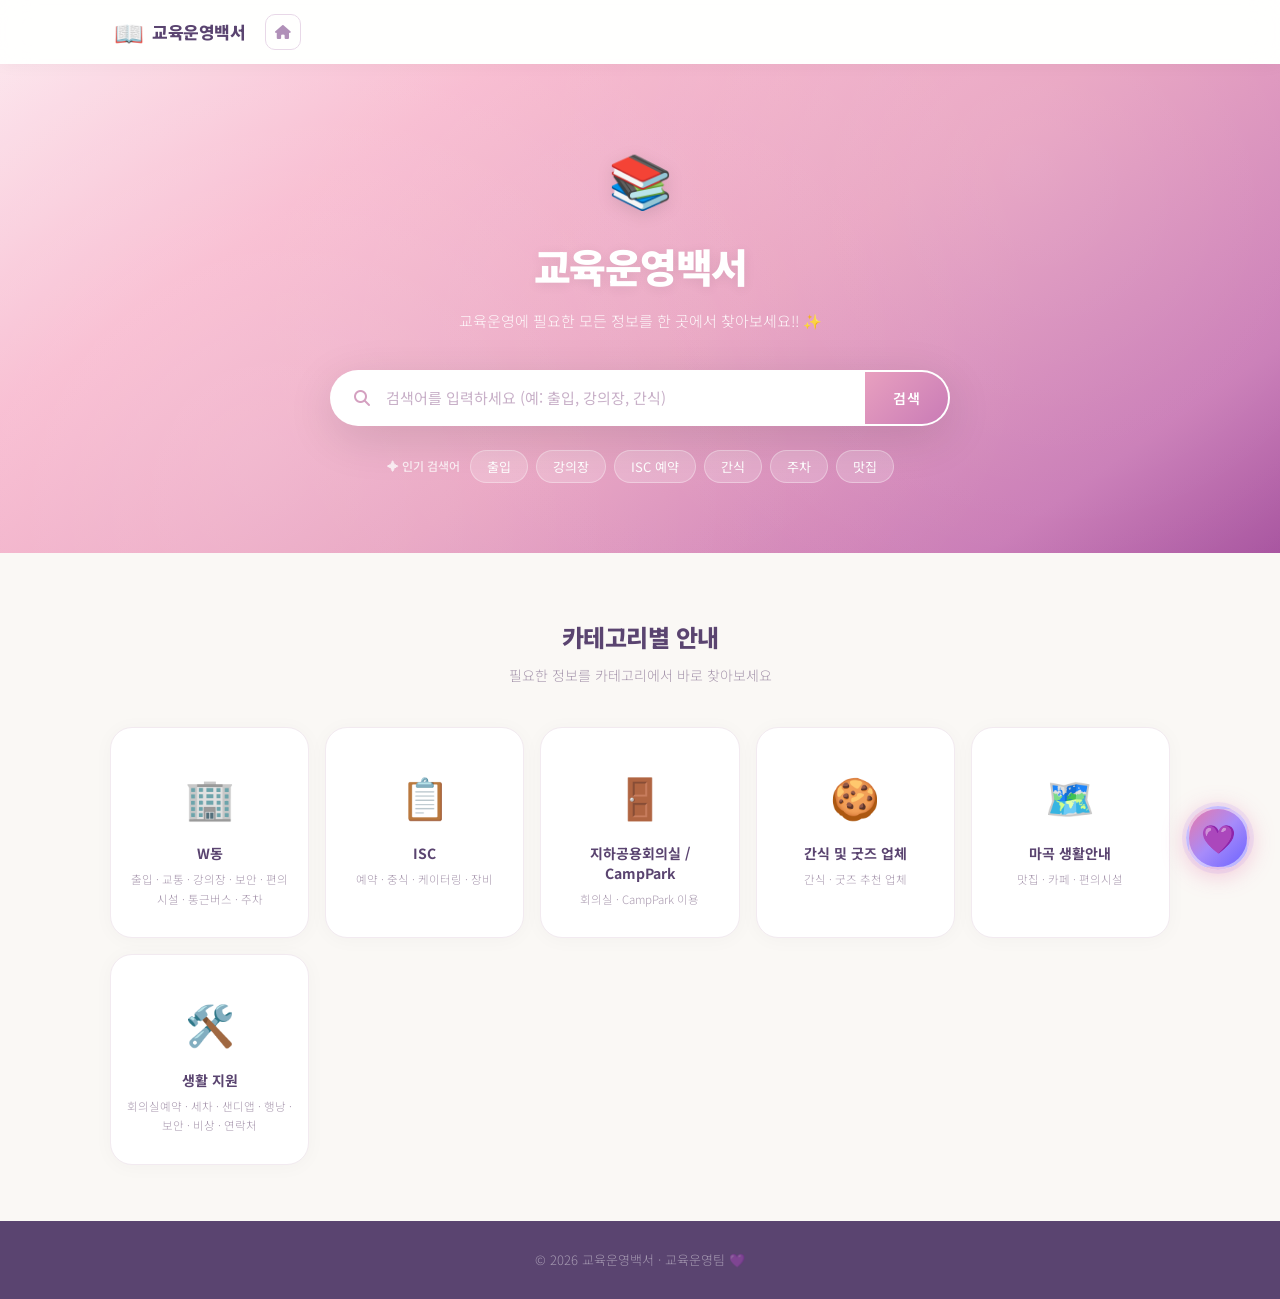
==== commit 8d5075d9: "LG사이언스파크 생활백서 PDF 전체 내용 사이트 반영 (편의시설, 통근버스, 어린이집, 주차장, 공용회의실, 게시물, 세차, 샌디앱, 행낭/등기/택배, 정보보안, 응급/비상, 연" ====
--- a/index.html
+++ b/index.html
@@ -68,7 +68,7 @@
                 <div class="category-card" onclick="showCategory('w-building')">
                     <span class="category-emoji">🏢</span>
                     <h3>W동</h3>
-                    <p>출입 · 교통 · 강의장 · 보안</p>
+                    <p>출입 · 교통 · 강의장 · 보안 · 편의시설 · 통근버스 · 주차</p>
                 </div>
                 <div class="category-card" onclick="showCategory('isc')">
                     <span class="category-emoji">📋</span>
@@ -89,6 +89,11 @@
                     <span class="category-emoji">🗺️</span>
                     <h3>마곡 생활안내</h3>
                     <p>맛집 · 카페 · 편의시설</p>
+                </div>
+                <div class="category-card" onclick="showCategory('life-support')">
+                    <span class="category-emoji">🛠️</span>
+                    <h3>생활 지원</h3>
+                    <p>회의실예약 · 세차 · 샌디앱 · 행낭 · 보안 · 비상 · 연락처</p>
                 </div>
             </div>
         </div>
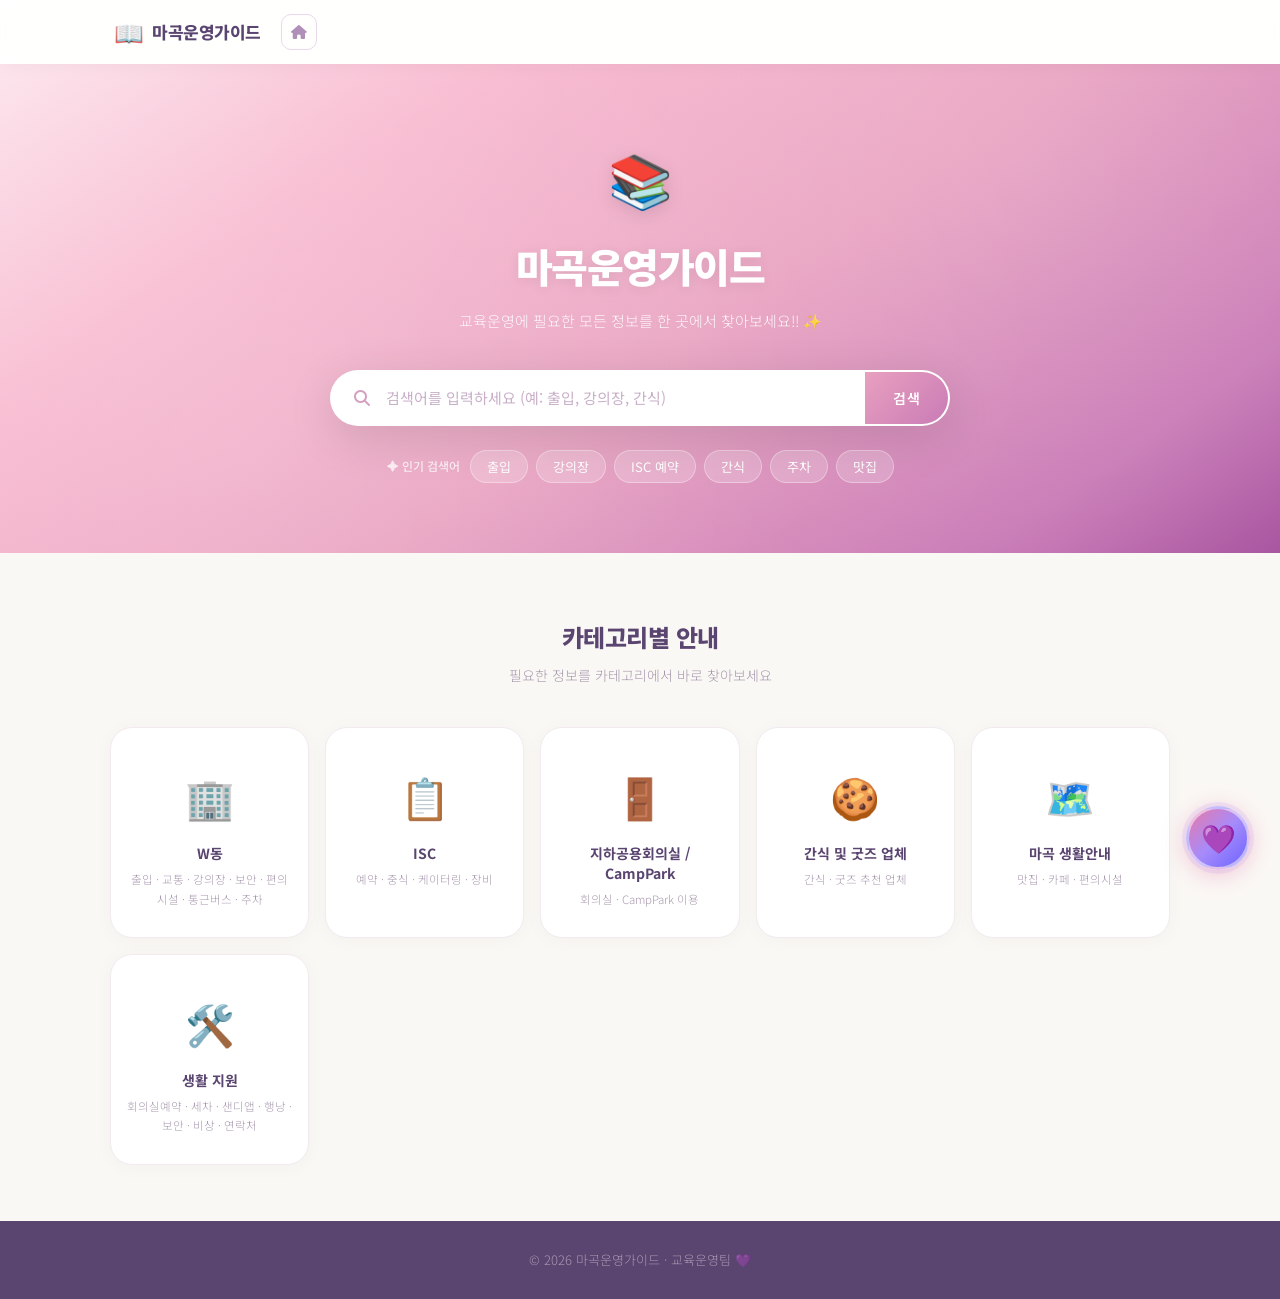
==== commit 521e3f84: "메인 및 전체 명칭을 마곡운영가이드로 변경" ====
--- a/index.html
+++ b/index.html
@@ -3,7 +3,7 @@
 <head>
     <meta charset="UTF-8">
     <meta name="viewport" content="width=device-width, initial-scale=1.0">
-    <title>교육운영백서 ✨</title>
+    <title>마곡운영가이드 ✨</title>
     <link rel="stylesheet" href="style.css">
     <link href="https://fonts.googleapis.com/css2?family=Noto+Sans+KR:wght@300;400;500;700;900&display=swap" rel="stylesheet">
     <link href="https://cdnjs.cloudflare.com/ajax/libs/font-awesome/6.4.0/css/all.min.css" rel="stylesheet">
@@ -14,7 +14,7 @@
         <div class="header-inner">
             <div class="logo" onclick="goHome()">
                 <span class="logo-emoji">📖</span>
-                <span class="logo-text">교육운영백서</span>
+                <span class="logo-text">마곡운영가이드</span>
             </div>
             <div class="header-search" id="headerSearch">
                 <div class="header-search-box">
@@ -35,7 +35,7 @@
         <div class="hero-bg-deco"></div>
         <div class="hero-content">
             <span class="hero-emoji">📚</span>
-            <h1 class="hero-title">교육운영백서</h1>
+            <h1 class="hero-title">마곡운영가이드</h1>
             <p class="hero-subtitle">교육운영에 필요한 모든 정보를 한 곳에서 찾아보세요!! ✨</p>
             <div class="search-container">
                 <div class="search-box">
@@ -141,7 +141,7 @@
     <!-- 푸터 -->
     <footer class="footer">
         <div class="container">
-            <p>© 2026 교육운영백서 · 교육운영팀 💜</p>
+            <p>© 2026 마곡운영가이드 · 교육운영팀 💜</p>
         </div>
     </footer>
 
